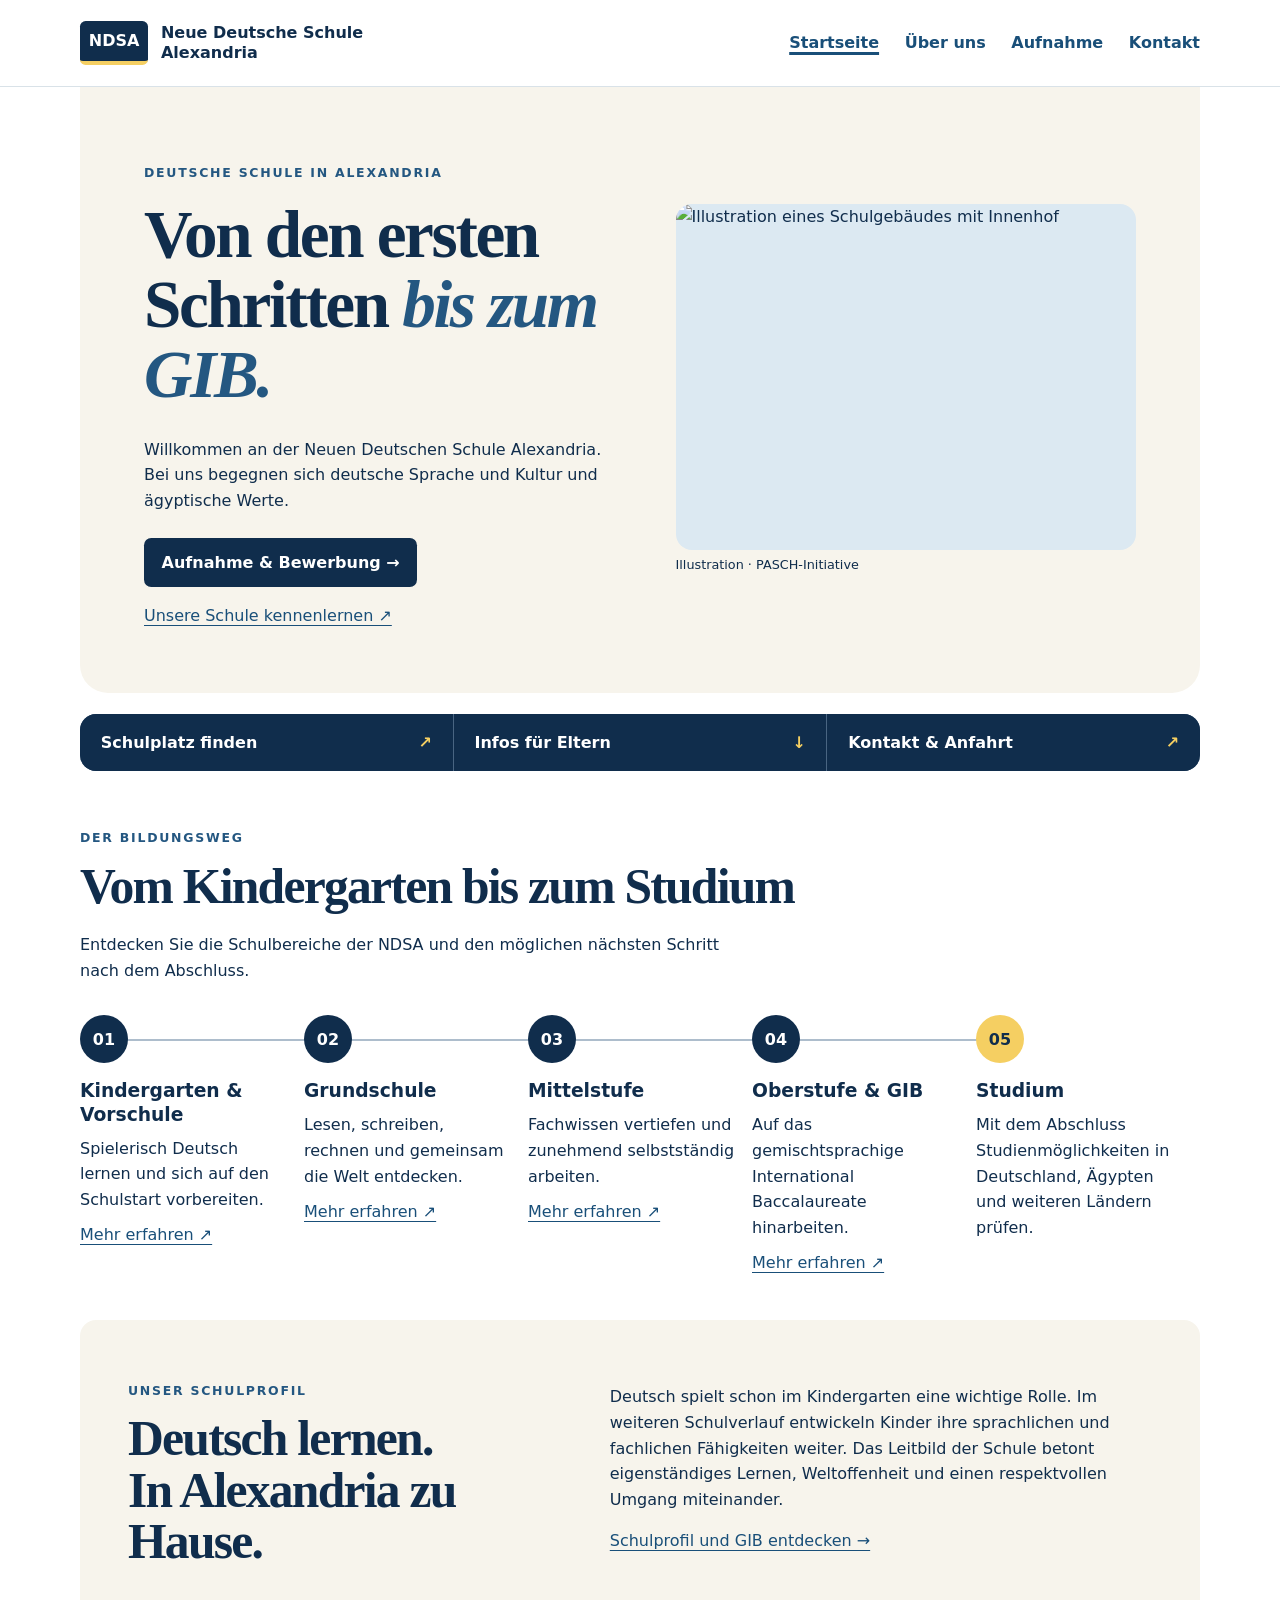
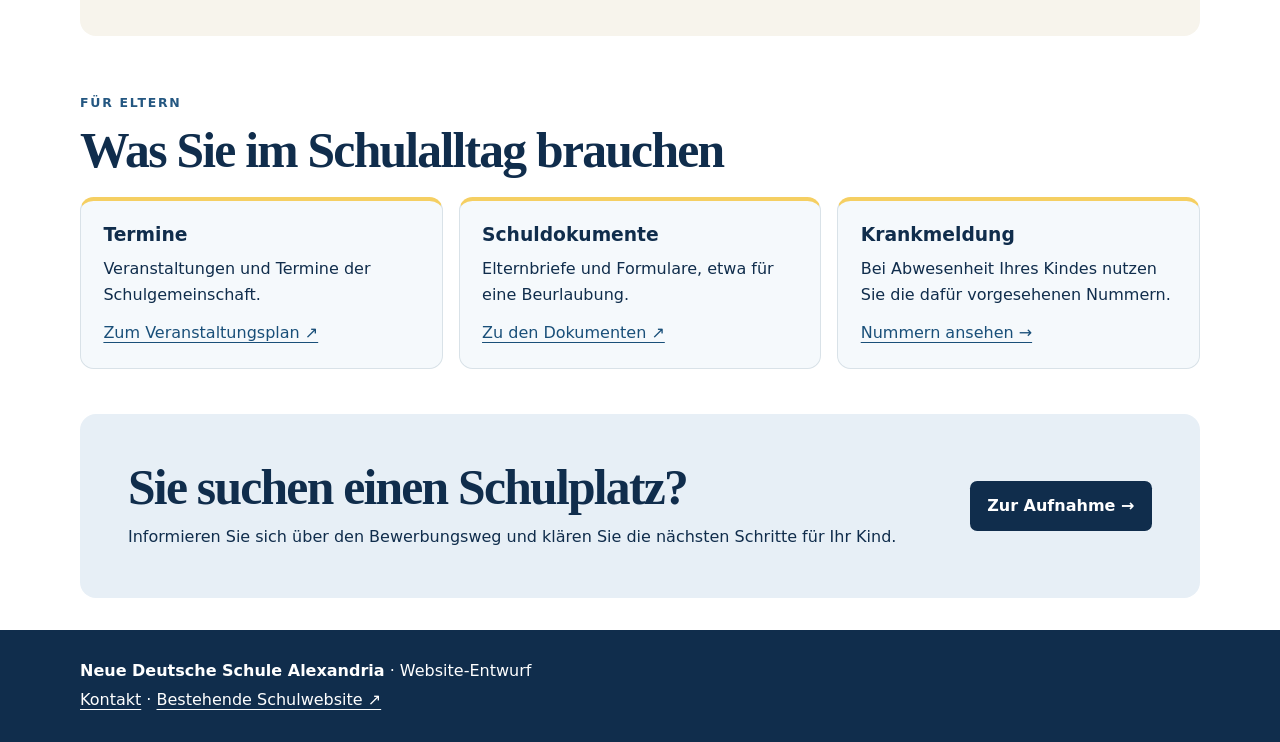
==== index.html @ 7e39f1e1 "first commit" ====
<!doctype html>
<html lang="de"><head><meta charset="utf-8"><meta name="viewport" content="width=device-width, initial-scale=1"><meta name="robots" content="noindex"><title>Startseite | Neue Deutsche Schule Alexandria</title><link rel="stylesheet" href="styles.css"></head>
<body><a class="skip" href="#inhalt">Zum Inhalt</a><header class="top"><div class="wrap head"><a class="brand" href="index.html"><span class="mark" aria-hidden="true">NDSA</span><span>Neue Deutsche Schule<br>Alexandria</span></a><nav class="nav" aria-label="Hauptnavigation"><a href="index.html" aria-current="page">Startseite</a><a href="ueber-uns.html">Über uns</a><a href="aufnahme.html">Aufnahme</a><a href="kontakt.html">Kontakt</a></nav></div></header>
<main id="inhalt" class="wrap"><section class="hero"><div><p class="eyebrow">Deutsche Schule in Alexandria</p><h1>Von den ersten Schritten <em>bis zum GIB.</em></h1><p>Willkommen an der Neuen Deutschen Schule Alexandria. Bei uns begegnen sich deutsche Sprache und Kultur und ägyptische Werte.</p><div class="actions"><a class="button" href="aufnahme.html">Aufnahme & Bewerbung →</a><a href="ueber-uns.html">Unsere Schule kennenlernen ↗</a></div></div><figure><img src="https://www.pasch-net.de/resources/files/png94/pasch-schulportrait_platzhalter-formatkey-png-w1920.png" alt="Illustration eines Schulgebäudes mit Innenhof"><figcaption>Illustration · PASCH-Initiative</figcaption></figure></section>
<section class="quick"><a href="aufnahme.html">Schulplatz finden <span>↗</span></a><a href="#eltern">Infos für Eltern <span>↓</span></a><a href="kontakt.html#anfahrt">Kontakt & Anfahrt <span>↗</span></a></section>
<section class="section" id="bildungsweg"><p class="eyebrow">Der Bildungsweg</p><h2>Vom Kindergarten bis zum Studium</h2><p>Entdecken Sie die Schulbereiche der NDSA und den möglichen nächsten Schritt nach dem Abschluss.</p><ol class="roadmap"><li><div class="milestone" aria-hidden="true">01</div><h3>Kindergarten & Vorschule</h3><p>Spielerisch Deutsch lernen und sich auf den Schulstart vorbereiten.</p><a href="https://neue-deutsche-schule-alex.de/kindergarten/">Mehr erfahren ↗</a></li><li><div class="milestone" aria-hidden="true">02</div><h3>Grundschule</h3><p>Lesen, schreiben, rechnen und gemeinsam die Welt entdecken.</p><a href="https://neue-deutsche-schule-alex.de/grundschule/">Mehr erfahren ↗</a></li><li><div class="milestone" aria-hidden="true">03</div><h3>Mittelstufe</h3><p>Fachwissen vertiefen und zunehmend selbstständig arbeiten.</p><a href="https://neue-deutsche-schule-alex.de/mittelstufe/">Mehr erfahren ↗</a></li><li><div class="milestone" aria-hidden="true">04</div><h3>Oberstufe & GIB</h3><p>Auf das gemischtsprachige International Baccalaureate hinarbeiten.</p><a href="https://neue-deutsche-schule-alex.de/oberstufe-gib-bereich/">Mehr erfahren ↗</a></li><li><div class="milestone" aria-hidden="true">05</div><h3>Studium</h3><p>Mit dem Abschluss Studienmöglichkeiten in Deutschland, Ägypten und weiteren Ländern prüfen.</p></li></ol></section>
<section class="section split"><div><p class="eyebrow">Unser Schulprofil</p><h2>Deutsch lernen.<br>In Alexandria zu Hause.</h2></div><div><p>Deutsch spielt schon im Kindergarten eine wichtige Rolle. Im weiteren Schulverlauf entwickeln Kinder ihre sprachlichen und fachlichen Fähigkeiten weiter. Das Leitbild der Schule betont eigenständiges Lernen, Weltoffenheit und einen respektvollen Umgang miteinander.</p><a href="ueber-uns.html">Schulprofil und GIB entdecken →</a></div></section>
<section class="section" id="eltern"><p class="eyebrow">Für Eltern</p><h2>Was Sie im Schulalltag brauchen</h2><div class="grid"><article><h3>Termine</h3><p>Veranstaltungen und Termine der Schulgemeinschaft.</p><a href="https://neue-deutsche-schule-alex.de/vertretungsplan/">Zum Veranstaltungsplan ↗</a></article><article><h3>Schuldokumente</h3><p>Elternbriefe und Formulare, etwa für eine Beurlaubung.</p><a href="https://neue-deutsche-schule-alex.de/schuldokumente/">Zu den Dokumenten ↗</a></article><article><h3>Krankmeldung</h3><p>Bei Abwesenheit Ihres Kindes nutzen Sie die dafür vorgesehenen Nummern.</p><a href="kontakt.html#krankmeldung">Nummern ansehen →</a></article></div></section>
<section class="section banner"><div><h2>Sie suchen einen Schulplatz?</h2><p>Informieren Sie sich über den Bewerbungsweg und klären Sie die nächsten Schritte für Ihr Kind.</p></div><a class="button" href="aufnahme.html">Zur Aufnahme →</a></section></main>
<footer><div class="wrap"><p><strong>Neue Deutsche Schule Alexandria</strong> · Website-Entwurf</p><p><a href="kontakt.html">Kontakt</a> · <a href="https://neue-deutsche-schule-alex.de/">Bestehende Schulwebsite ↗</a></p></div></footer></body></html>
---- styles.css ----
:root{--ink:#102d4c;--blue:#245781;--paper:#f7f4ec;--line:#d9e2e8;--gold:#f5cf62}*{box-sizing:border-box}body{margin:0;color:var(--ink);background:#fff;font:1rem/1.6 "DM Sans",system-ui,sans-serif}a{color:#194f79;text-underline-offset:.22em}a:focus-visible,button:focus-visible,input:focus-visible,select:focus-visible,textarea:focus-visible,summary:focus-visible{outline:3px solid #b07100;outline-offset:4px}.skip{position:absolute;top:-5rem;background:white;padding:.7rem;z-index:1}.skip:focus{top:0}.wrap{width:min(1120px,calc(100% - 3rem));margin:auto}.top{border-bottom:1px solid var(--line)}.head{min-height:86px;display:flex;align-items:center;justify-content:space-between;gap:1rem;flex-wrap:wrap;padding-block:.8rem}.brand{display:flex;align-items:center;gap:.8rem;font-weight:750;color:var(--ink);text-decoration:none;line-height:1.25}.mark{background:var(--ink);color:white;border-bottom:4px solid var(--gold);border-radius:.35rem;padding:.65rem .55rem}.nav{display:flex;gap:clamp(.7rem,2vw,1.65rem);flex-wrap:wrap}.nav a{font-weight:650;text-decoration:none}.nav [aria-current]{text-decoration:underline;text-decoration-thickness:3px}.hero,.intro{background:var(--paper);border-radius:0 0 28px 28px;padding:clamp(1.5rem,5vw,4rem)}.hero{display:grid;grid-template-columns:1.05fr 1fr;align-items:center;gap:clamp(1rem,4vw,3rem)}h1,h2{font-family:Georgia,serif;line-height:1.04;letter-spacing:-.035em;margin:.25em 0 .4em}h1{font-size:clamp(2.65rem,6vw,5.6rem)}h2{font-size:clamp(2rem,4vw,3.1rem)}h3{line-height:1.25;margin:0 0 .6rem}.eyebrow{font-size:.78rem;font-weight:800;letter-spacing:.14em;text-transform:uppercase;color:var(--blue)}em{font-weight:inherit;color:var(--blue)}.actions{display:flex;align-items:center;flex-wrap:wrap;gap:1rem;margin-top:1.5rem}.button{display:inline-block;background:var(--ink);color:white;text-decoration:none;padding:.75rem 1.1rem;border:0;border-radius:.45rem;font:inherit;font-weight:700;cursor:pointer}.button:hover{background:var(--blue)}.button:disabled{opacity:.6;cursor:default}.intro p:not(.eyebrow),.section>p{max-width:65ch}figure{margin:0}figure img{display:block;width:100%;aspect-ratio:4/3;object-fit:cover;border-radius:1rem;background:#dce9f2}figcaption{font-size:.8rem;margin-top:.35rem}.section{padding:2.8rem 0}.grid{display:grid;grid-template-columns:repeat(3,minmax(0,1fr));gap:1rem}.four{grid-template-columns:repeat(4,minmax(0,1fr))}article,form{border:1px solid var(--line);border-radius:.85rem;padding:1.4rem;background:#f5f9fc}article{border-top:4px solid var(--gold)}article p{margin:.35rem 0 .8rem}details{border-bottom:1px solid var(--line);padding:.85rem 0}summary{cursor:pointer;font-weight:700}.contact{display:grid;grid-template-columns:1fr 1.2fr;gap:2rem}label{display:block;font-weight:700;margin-bottom:.8rem}input,select,textarea{display:block;width:100%;margin-top:.25rem;font:inherit;padding:.55rem;border:1px solid #8698aa;border-radius:.35rem;background:white;color:var(--ink)}footer{background:var(--ink);color:white;padding:1.6rem 0;margin-top:1rem}footer a{color:white}footer p{margin:.2rem 0}@media(max-width:760px){.hero,.grid,.contact{grid-template-columns:1fr}.wrap{width:calc(100% - 2rem)}.head{align-items:flex-start;flex-direction:column}.section{padding:2rem 0}}

/* Startseite, Bildungsweg und Aufnahme */
.hero h1 {font-size:clamp(2.6rem,5.25vw,5rem)}
.quick {display:grid;grid-template-columns:repeat(3,1fr);gap:1px;background:#496582;border-radius:1rem;overflow:hidden;margin:1.3rem 0 0}
.quick a {display:flex;justify-content:space-between;gap:.8rem;background:var(--ink);color:white;padding:1rem 1.3rem;text-decoration:none;font-weight:700}
.quick a:hover {background:var(--blue)}
.quick a:focus-visible {outline-offset:-5px;outline-color:var(--gold)}
.quick span {color:var(--gold)}
.roadmap {display:grid;grid-template-columns:repeat(5,minmax(0,1fr));list-style:none;padding:0;margin:2rem 0 0}
.roadmap li {position:relative;padding:0 1rem 0 0;min-width:0}
.roadmap li:not(:last-child)::before {content:"";position:absolute;top:1.45rem;left:2.6rem;right:-.2rem;height:2px;background:#adbdcc}
.roadmap p {margin:.35rem 0 .6rem}
.milestone {width:3rem;height:3rem;display:grid;place-items:center;border-radius:50%;background:var(--ink);color:white;font-weight:750;position:relative;margin-bottom:1rem}
.roadmap li:last-child .milestone {background:var(--gold);color:var(--ink)}
.split {background:var(--paper);border-radius:1rem;display:grid;grid-template-columns:1fr 1.25fr;gap:clamp(1rem,4vw,3rem);align-items:start;padding:clamp(1.3rem,4vw,3rem)}
.banner {background:#e7eff6;border-radius:1rem;display:flex;justify-content:space-between;align-items:center;gap:1rem;flex-wrap:wrap;padding:clamp(1.3rem,4vw,3rem);margin-bottom:2rem}
.banner h2,.banner p {margin:0}
.banner p {margin-top:.65rem}
.process {counter-reset:step;list-style:none;padding:0;grid-template-columns:repeat(4,minmax(0,1fr))}
.process li {counter-increment:step;background:#f5f9fc;border:1px solid var(--line);padding:1.15rem;border-radius:.8rem}
.process li::before {content:counter(step);display:grid;place-items:center;width:2rem;height:2rem;border-radius:50%;background:var(--gold);margin-bottom:1rem;font-weight:750}
address {font-style:normal}
.map {background:#dceaf5;border-radius:.85rem;display:flex;gap:1rem;flex-direction:column;align-items:flex-start;justify-content:center;padding:2rem;min-height:9rem}
article a {overflow-wrap:anywhere}
[id] {scroll-margin-top:1rem}
@media(max-width:900px){.process{grid-template-columns:repeat(2,minmax(0,1fr))}}
@media(max-width:760px){
  .quick,.split,.process,.roadmap {grid-template-columns:1fr}
  .roadmap li {padding:0 0 1.6rem 4rem;min-height:4rem}
  .roadmap li:not(:last-child)::before {left:1.45rem;top:2rem;right:auto;width:2px;height:calc(100% - 1rem)}
  .milestone {position:absolute;top:0;left:0}
}
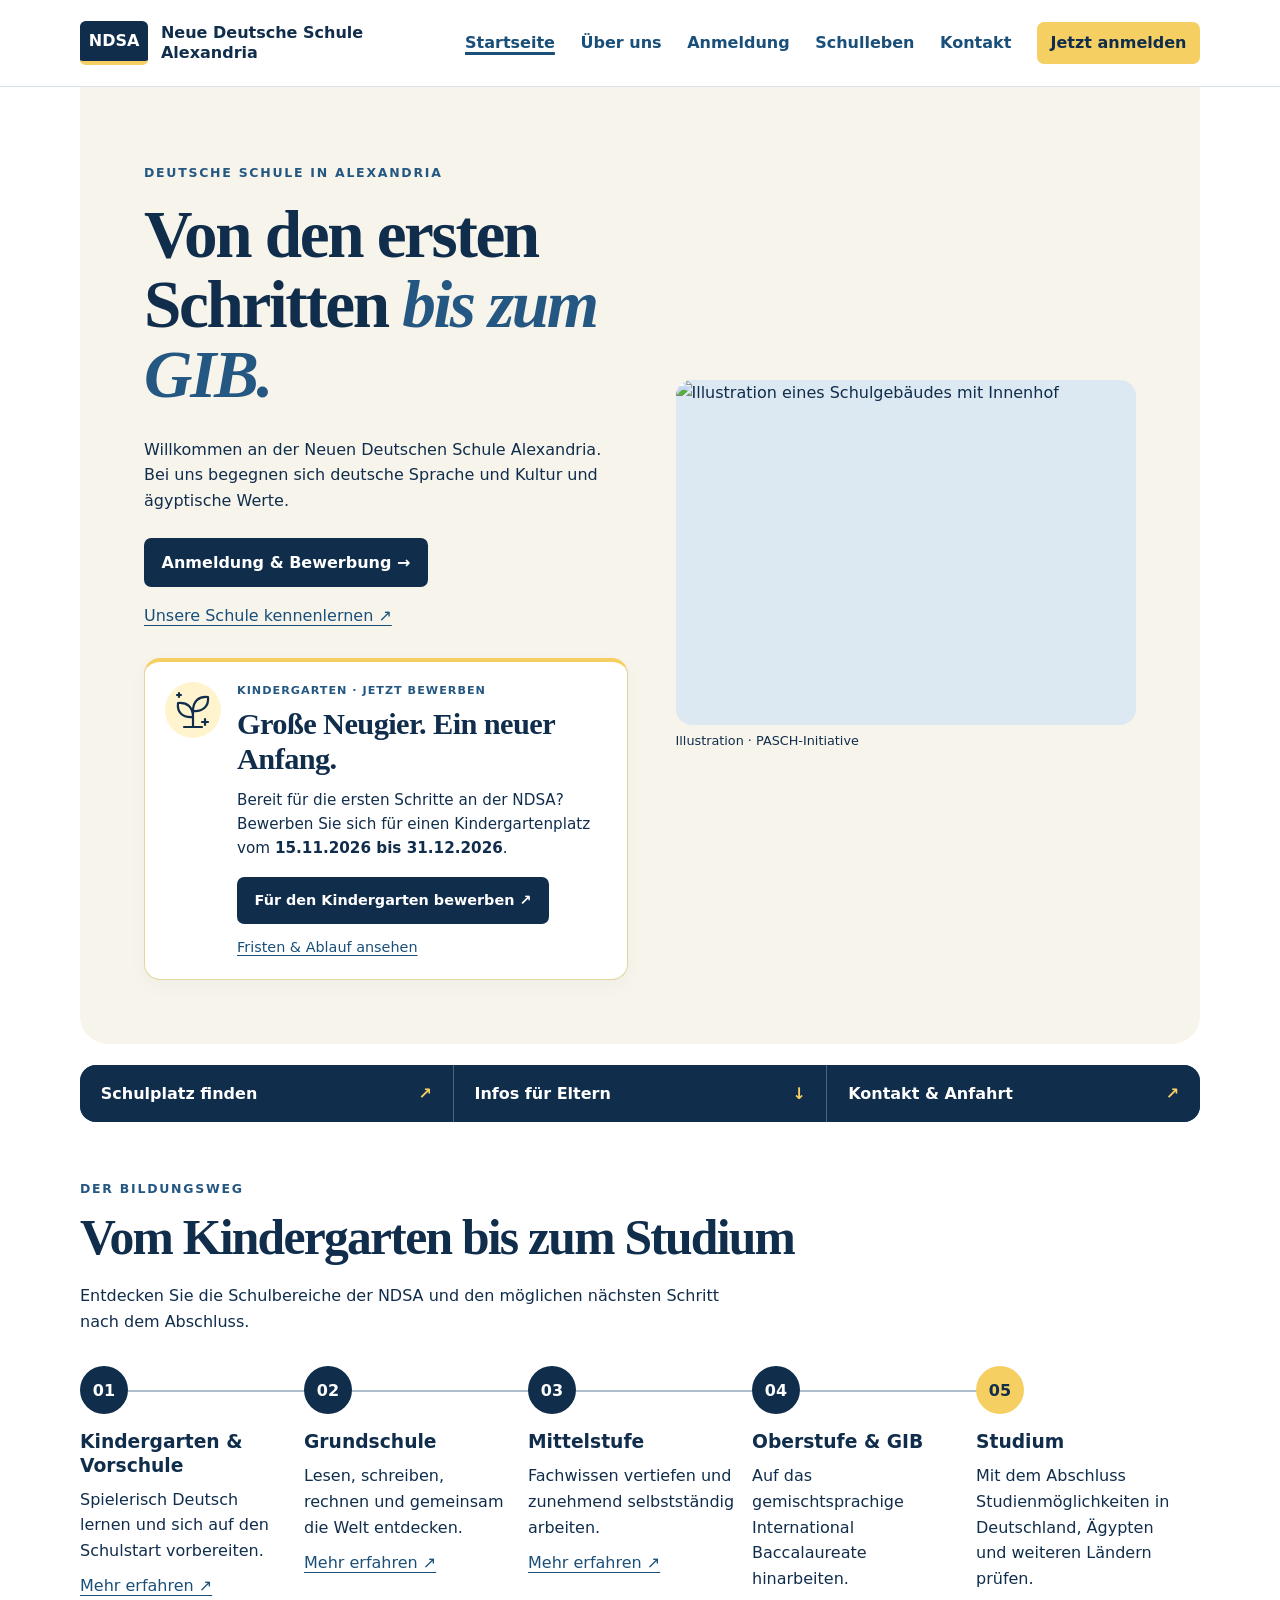
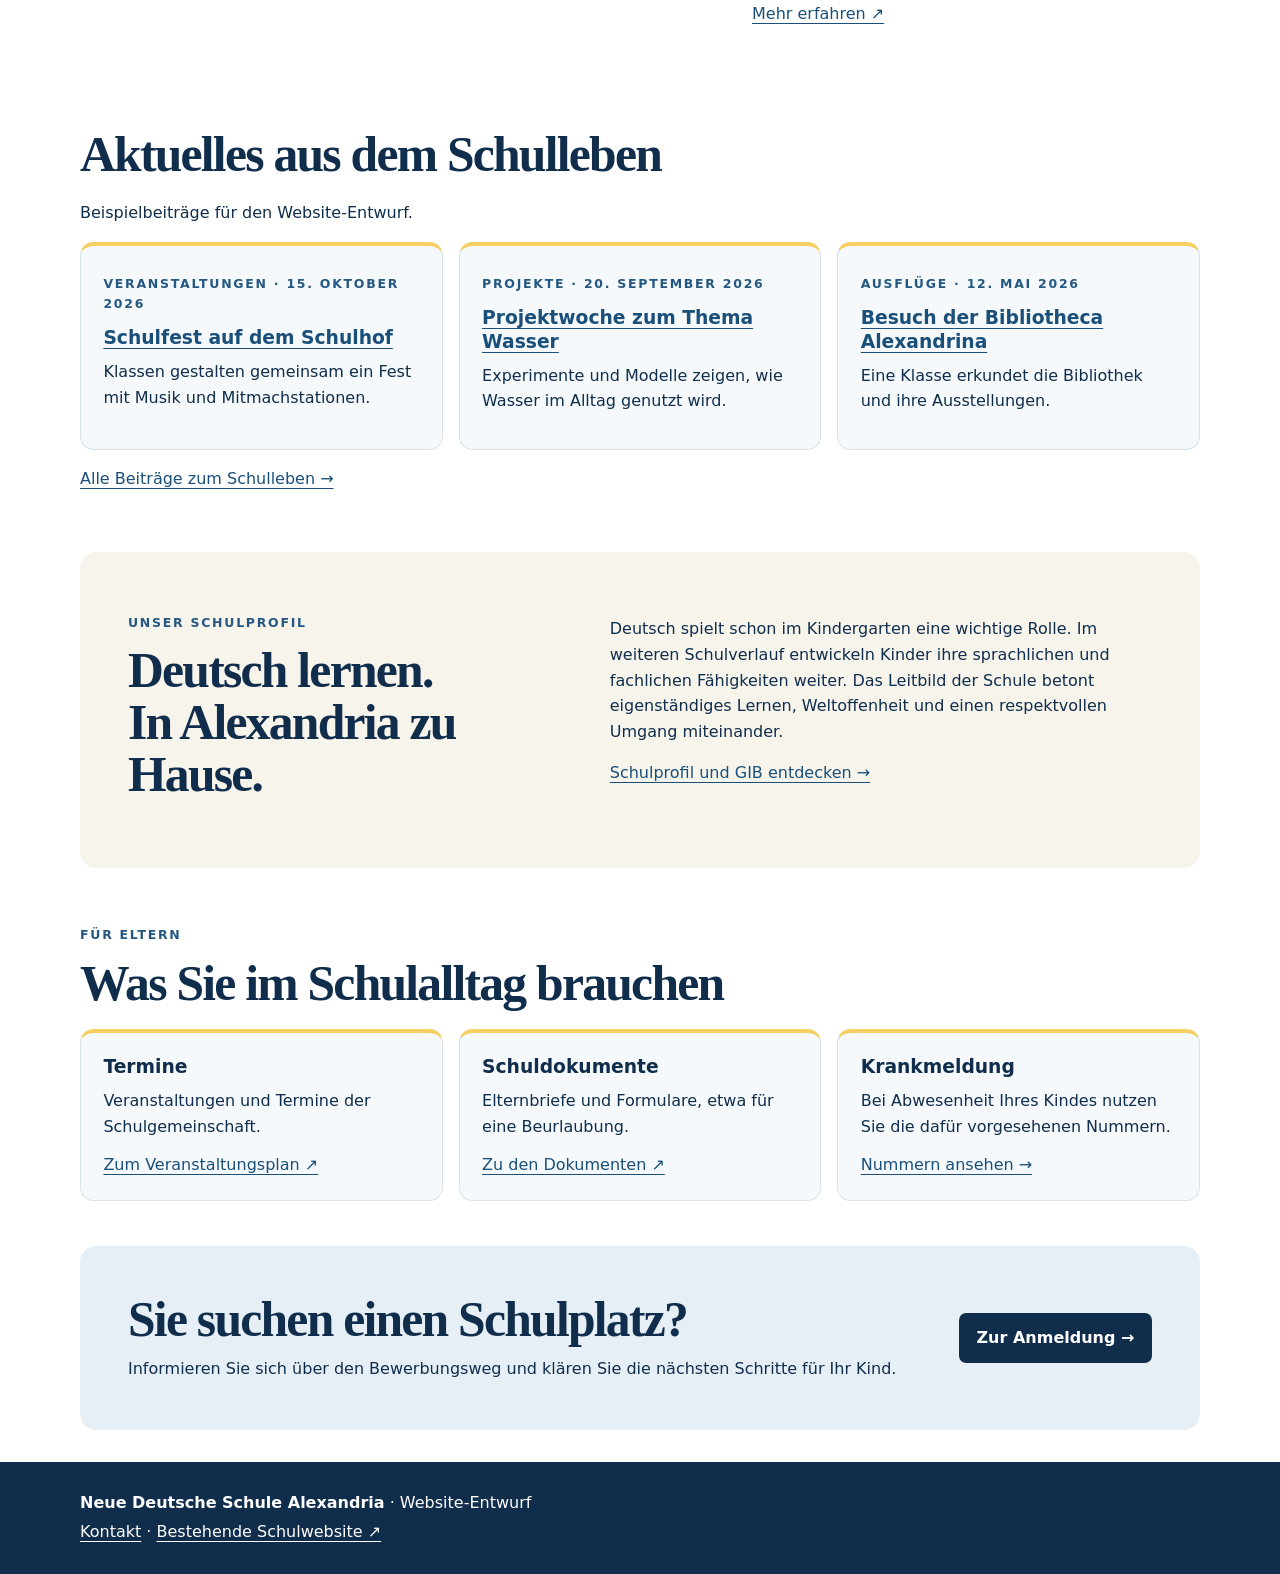
==== commit f50e942b: "anmeldung page structure done" ====
--- a/index.html
+++ b/index.html
@@ -1,10 +1,36 @@
 <!doctype html>
 <html lang="de"><head><meta charset="utf-8"><meta name="viewport" content="width=device-width, initial-scale=1"><meta name="robots" content="noindex"><title>Startseite | Neue Deutsche Schule Alexandria</title><link rel="stylesheet" href="styles.css"></head>
-<body><a class="skip" href="#inhalt">Zum Inhalt</a><header class="top"><div class="wrap head"><a class="brand" href="index.html"><span class="mark" aria-hidden="true">NDSA</span><span>Neue Deutsche Schule<br>Alexandria</span></a><nav class="nav" aria-label="Hauptnavigation"><a href="index.html" aria-current="page">Startseite</a><a href="ueber-uns.html">Über uns</a><a href="aufnahme.html">Aufnahme</a><a href="kontakt.html">Kontakt</a></nav></div></header>
-<main id="inhalt" class="wrap"><section class="hero"><div><p class="eyebrow">Deutsche Schule in Alexandria</p><h1>Von den ersten Schritten <em>bis zum GIB.</em></h1><p>Willkommen an der Neuen Deutschen Schule Alexandria. Bei uns begegnen sich deutsche Sprache und Kultur und ägyptische Werte.</p><div class="actions"><a class="button" href="aufnahme.html">Aufnahme & Bewerbung →</a><a href="ueber-uns.html">Unsere Schule kennenlernen ↗</a></div></div><figure><img src="https://www.pasch-net.de/resources/files/png94/pasch-schulportrait_platzhalter-formatkey-png-w1920.png" alt="Illustration eines Schulgebäudes mit Innenhof"><figcaption>Illustration · PASCH-Initiative</figcaption></figure></section>
-<section class="quick"><a href="aufnahme.html">Schulplatz finden <span>↗</span></a><a href="#eltern">Infos für Eltern <span>↓</span></a><a href="kontakt.html#anfahrt">Kontakt & Anfahrt <span>↗</span></a></section>
+<body><a class="skip" href="#inhalt">Zum Inhalt</a><header class="top"><div class="wrap head"><a class="brand" href="index.html"><span class="mark" aria-hidden="true">NDSA</span><span>Neue Deutsche Schule<br>Alexandria</span></a><nav class="nav" aria-label="Hauptnavigation"><a href="index.html" aria-current="page">Startseite</a><a href="ueber-uns.html">Über uns</a><a href="anmeldung.html">Anmeldung</a><a href="schulleben.html">Schulleben</a><a href="kontakt.html">Kontakt</a><a class="button" href="https://schooleverywhere-ndsa.com/schooleverywhere/management/onlineadmission/applyonline/onlineadmission1.php" target="_blank" rel="noopener noreferrer" aria-label="Jetzt anmelden – NDSA-Onlineformular (öffnet in einem neuen Tab)">Jetzt anmelden</a></nav></div></header>
+<main id="inhalt" class="wrap"><section class="hero"><div><p class="eyebrow">Deutsche Schule in Alexandria</p><h1>Von den ersten Schritten <em>bis zum GIB.</em></h1><p>Willkommen an der Neuen Deutschen Schule Alexandria. Bei uns begegnen sich deutsche Sprache und Kultur und ägyptische Werte.</p><div class="actions"><a class="button" href="anmeldung.html">Anmeldung & Bewerbung →</a><a href="ueber-uns.html">Unsere Schule kennenlernen ↗</a></div><aside class="kindergarten-cta" aria-labelledby="kindergarten-cta-title">
+<span class="kindergarten-icon" aria-hidden="true"><svg viewBox="0 0 48 48" width="48" height="48" fill="none" stroke="currentColor" stroke-width="2.2" stroke-linecap="round" stroke-linejoin="round"><path d="M24 40V24M24 31C13 32 8 26 9 17c9-1 15 4 15 14ZM24 25c0-10 6-15 15-14 1 9-5 15-15 14Z"/><path d="M15 41h18"/><path d="M10 7v4M8 9h4M36 33v6M33 36h6"/></svg></span>
+<div><p class="eyebrow">Kindergarten · Jetzt bewerben</p><h2 id="kindergarten-cta-title">Große Neugier. Ein neuer Anfang.</h2><p>Bereit für die ersten Schritte an der NDSA? Bewerben Sie sich für einen Kindergartenplatz vom <strong><time datetime="2026-11-15">15.11.2026</time> bis <time datetime="2026-12-31">31.12.2026</time></strong>.</p>
+<div class="actions"><a class="button" href="https://schooleverywhere-ndsa.com/schooleverywhere/management/onlineadmission/applyonline/onlineadmission1.php" target="_blank" rel="noopener noreferrer" aria-label="Für den Kindergarten bewerben (öffnet in einem neuen Tab)">Für den Kindergarten bewerben <span aria-hidden="true">↗</span></a><a href="anmeldung.html#fristen">Fristen &amp; Ablauf ansehen</a></div></div>
+</aside></div><figure><img src="https://www.pasch-net.de/resources/files/png94/pasch-schulportrait_platzhalter-formatkey-png-w1920.png" alt="Illustration eines Schulgebäudes mit Innenhof"><figcaption>Illustration · PASCH-Initiative</figcaption></figure></section>
+<section class="quick"><a href="anmeldung.html">Schulplatz finden <span>↗</span></a><a href="#eltern">Infos für Eltern <span>↓</span></a><a href="kontakt.html#anfahrt">Kontakt & Anfahrt <span>↗</span></a></section>
 <section class="section" id="bildungsweg"><p class="eyebrow">Der Bildungsweg</p><h2>Vom Kindergarten bis zum Studium</h2><p>Entdecken Sie die Schulbereiche der NDSA und den möglichen nächsten Schritt nach dem Abschluss.</p><ol class="roadmap"><li><div class="milestone" aria-hidden="true">01</div><h3>Kindergarten & Vorschule</h3><p>Spielerisch Deutsch lernen und sich auf den Schulstart vorbereiten.</p><a href="https://neue-deutsche-schule-alex.de/kindergarten/">Mehr erfahren ↗</a></li><li><div class="milestone" aria-hidden="true">02</div><h3>Grundschule</h3><p>Lesen, schreiben, rechnen und gemeinsam die Welt entdecken.</p><a href="https://neue-deutsche-schule-alex.de/grundschule/">Mehr erfahren ↗</a></li><li><div class="milestone" aria-hidden="true">03</div><h3>Mittelstufe</h3><p>Fachwissen vertiefen und zunehmend selbstständig arbeiten.</p><a href="https://neue-deutsche-schule-alex.de/mittelstufe/">Mehr erfahren ↗</a></li><li><div class="milestone" aria-hidden="true">04</div><h3>Oberstufe & GIB</h3><p>Auf das gemischtsprachige International Baccalaureate hinarbeiten.</p><a href="https://neue-deutsche-schule-alex.de/oberstufe-gib-bereich/">Mehr erfahren ↗</a></li><li><div class="milestone" aria-hidden="true">05</div><h3>Studium</h3><p>Mit dem Abschluss Studienmöglichkeiten in Deutschland, Ägypten und weiteren Ländern prüfen.</p></li></ol></section>
+<section class="section" aria-labelledby="schulleben-vorschau">
+<h2 id="schulleben-vorschau">Aktuelles aus dem Schulleben</h2>
+<p>Beispielbeiträge für den Website-Entwurf.</p>
+<div class="grid">
+<article data-category="Veranstaltungen" data-year="2026/27">
+  <p class="eyebrow">Veranstaltungen · <time datetime="2026-10-15">15. Oktober 2026</time></p>
+  <h3><a href="schulleben-schulfest.html">Schulfest auf dem Schulhof</a></h3>
+  <p>Klassen gestalten gemeinsam ein Fest mit Musik und Mitmachstationen.</p>
+</article>
+<article data-category="Projekte" data-year="2026/27">
+  <p class="eyebrow">Projekte · <time datetime="2026-09-20">20. September 2026</time></p>
+  <h3><a href="schulleben-projektwoche.html">Projektwoche zum Thema Wasser</a></h3>
+  <p>Experimente und Modelle zeigen, wie Wasser im Alltag genutzt wird.</p>
+</article>
+<article data-category="Ausflüge" data-year="2025/26">
+  <p class="eyebrow">Ausflüge · <time datetime="2026-05-12">12. Mai 2026</time></p>
+  <h3><a href="schulleben-bibliothek.html">Besuch der Bibliotheca Alexandrina</a></h3>
+  <p>Eine Klasse erkundet die Bibliothek und ihre Ausstellungen.</p>
+</article>
+</div>
+<p><a href="schulleben.html">Alle Beiträge zum Schulleben →</a></p>
+</section>
 <section class="section split"><div><p class="eyebrow">Unser Schulprofil</p><h2>Deutsch lernen.<br>In Alexandria zu Hause.</h2></div><div><p>Deutsch spielt schon im Kindergarten eine wichtige Rolle. Im weiteren Schulverlauf entwickeln Kinder ihre sprachlichen und fachlichen Fähigkeiten weiter. Das Leitbild der Schule betont eigenständiges Lernen, Weltoffenheit und einen respektvollen Umgang miteinander.</p><a href="ueber-uns.html">Schulprofil und GIB entdecken →</a></div></section>
 <section class="section" id="eltern"><p class="eyebrow">Für Eltern</p><h2>Was Sie im Schulalltag brauchen</h2><div class="grid"><article><h3>Termine</h3><p>Veranstaltungen und Termine der Schulgemeinschaft.</p><a href="https://neue-deutsche-schule-alex.de/vertretungsplan/">Zum Veranstaltungsplan ↗</a></article><article><h3>Schuldokumente</h3><p>Elternbriefe und Formulare, etwa für eine Beurlaubung.</p><a href="https://neue-deutsche-schule-alex.de/schuldokumente/">Zu den Dokumenten ↗</a></article><article><h3>Krankmeldung</h3><p>Bei Abwesenheit Ihres Kindes nutzen Sie die dafür vorgesehenen Nummern.</p><a href="kontakt.html#krankmeldung">Nummern ansehen →</a></article></div></section>
-<section class="section banner"><div><h2>Sie suchen einen Schulplatz?</h2><p>Informieren Sie sich über den Bewerbungsweg und klären Sie die nächsten Schritte für Ihr Kind.</p></div><a class="button" href="aufnahme.html">Zur Aufnahme →</a></section></main>
+<section class="section banner"><div><h2>Sie suchen einen Schulplatz?</h2><p>Informieren Sie sich über den Bewerbungsweg und klären Sie die nächsten Schritte für Ihr Kind.</p></div><a class="button" href="anmeldung.html">Zur Anmeldung →</a></section></main>
 <footer><div class="wrap"><p><strong>Neue Deutsche Schule Alexandria</strong> · Website-Entwurf</p><p><a href="kontakt.html">Kontakt</a> · <a href="https://neue-deutsche-schule-alex.de/">Bestehende Schulwebsite ↗</a></p></div></footer></body></html>
--- a/styles.css
+++ b/styles.css
@@ -31,3 +31,42 @@
   .roadmap li:not(:last-child)::before {left:1.45rem;top:2rem;right:auto;width:2px;height:calc(100% - 1rem)}
   .milestone {position:absolute;top:0;left:0}
 }
+
+.nav {align-items:center}
+.nav .button {background:var(--gold);color:var(--ink);padding:.5rem .85rem}
+.nav .button:hover {background:#ffe48c}
+.archive-filters {display:flex;flex-wrap:wrap;gap:.75rem 1rem}
+.archive-filters[hidden] {display:none}
+.archive-filters label {flex:1 1 12rem;max-width:18rem;margin:0}
+.story {padding:0;border:0;background:transparent}
+.story .section {max-width:68ch;margin:auto}
+.story h1 {font-size:clamp(2rem,6vw,4.5rem);overflow-wrap:anywhere}
+.gallery {display:grid;grid-template-columns:repeat(auto-fit,minmax(min(100%,15rem),1fr));gap:1rem}
+.photo-placeholder {display:grid;place-items:center;aspect-ratio:4/3;background:#e7eff6;border:1px dashed #8698aa;border-radius:1rem}
+@media(max-width:760px) {
+  .nav {gap:.45rem 1rem}
+  .nav a {padding-block:.35rem}
+}
+
+/* Bewerbungsfristen */
+.admissions-table-wrap {overflow-x:auto;border:1px solid var(--line);border-radius:.85rem;margin-top:1.5rem}
+.admissions-table-wrap:focus-visible {outline:3px solid #b07100;outline-offset:4px}
+.admissions-table {width:100%;border-collapse:collapse;text-align:left;min-width:36rem}
+.admissions-table caption {text-align:left;padding:1rem 1.2rem;font-weight:700;background:var(--paper)}
+.admissions-table th,.admissions-table td {padding:1rem 1.2rem;vertical-align:top;border-bottom:1px solid var(--line)}
+.admissions-table thead {background:var(--ink);color:white}
+.admissions-table tbody tr:first-child {background:#fff8e3}
+.admissions-table tbody tr:last-child th,.admissions-table tbody tr:last-child td {border-bottom:0}
+.admissions-note {font-size:.9rem}
+
+.admissions-table .button {white-space:nowrap}
+.admissions-table .button:disabled {background:#e2e5e8;color:#626b73;opacity:1;cursor:not-allowed}
+
+/* Kindergarten-Aufruf im Startseiten-Hero */
+.kindergarten-cta {display:flex;align-items:flex-start;gap:1rem;margin-top:1.8rem;padding:1.25rem;background:#fff;border:1px solid #e4d49f;border-top:4px solid var(--gold);border-radius:1rem;box-shadow:0 6px 20px #102d4c08}
+.kindergarten-icon {display:grid;place-items:center;flex:0 0 3.5rem;width:3.5rem;height:3.5rem;background:#fff4ce;color:var(--ink);border-radius:50%}
+.kindergarten-cta .eyebrow {margin:0 0 .5rem;font-size:.7rem;letter-spacing:.09em}
+.kindergarten-cta h2 {font-size:clamp(1.4rem,2.4vw,1.9rem);line-height:1.15;letter-spacing:-.02em;margin:0}
+.kindergarten-cta p:not(.eyebrow) {font-size:.95rem;margin:.65rem 0 0}
+.kindergarten-cta .actions {margin-top:1rem;gap:.75rem;font-size:.9rem}
+@media(max-width:480px){.kindergarten-cta{flex-direction:column}.kindergarten-cta .button{width:100%;text-align:center}}
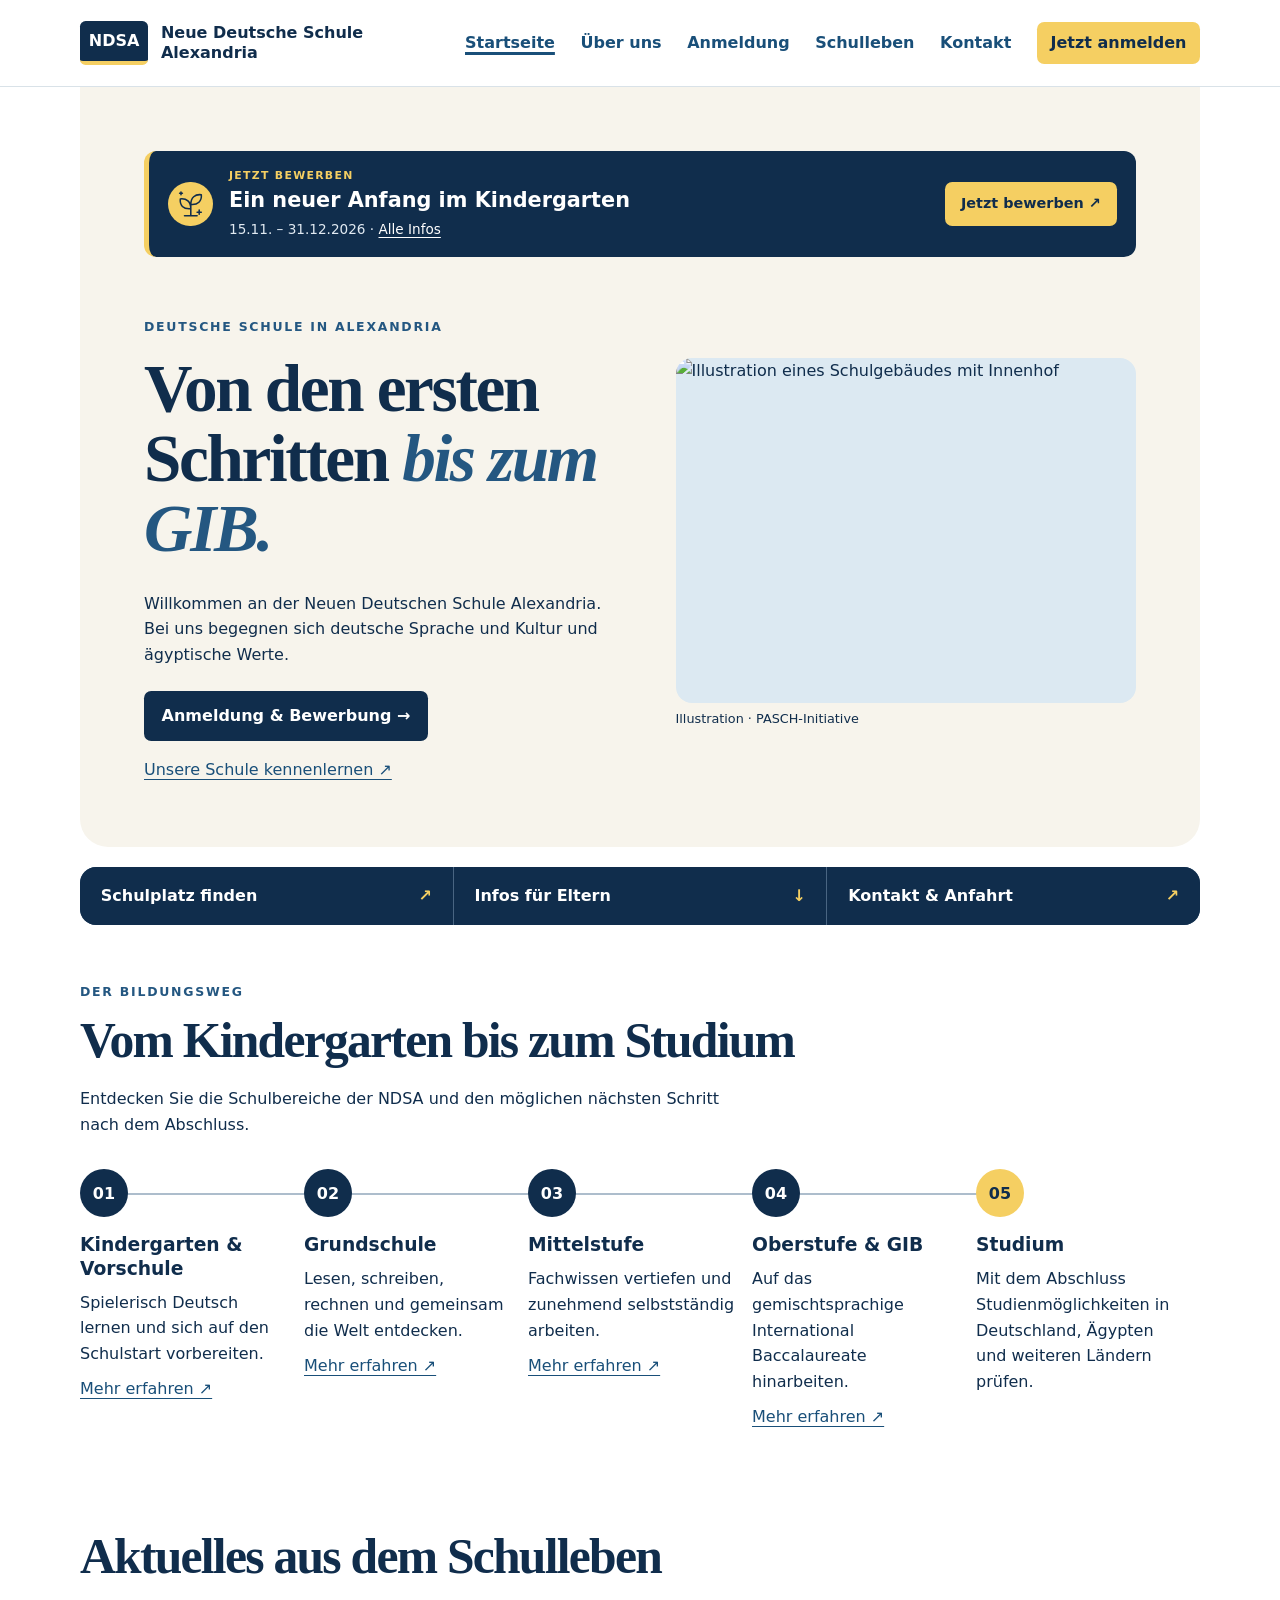
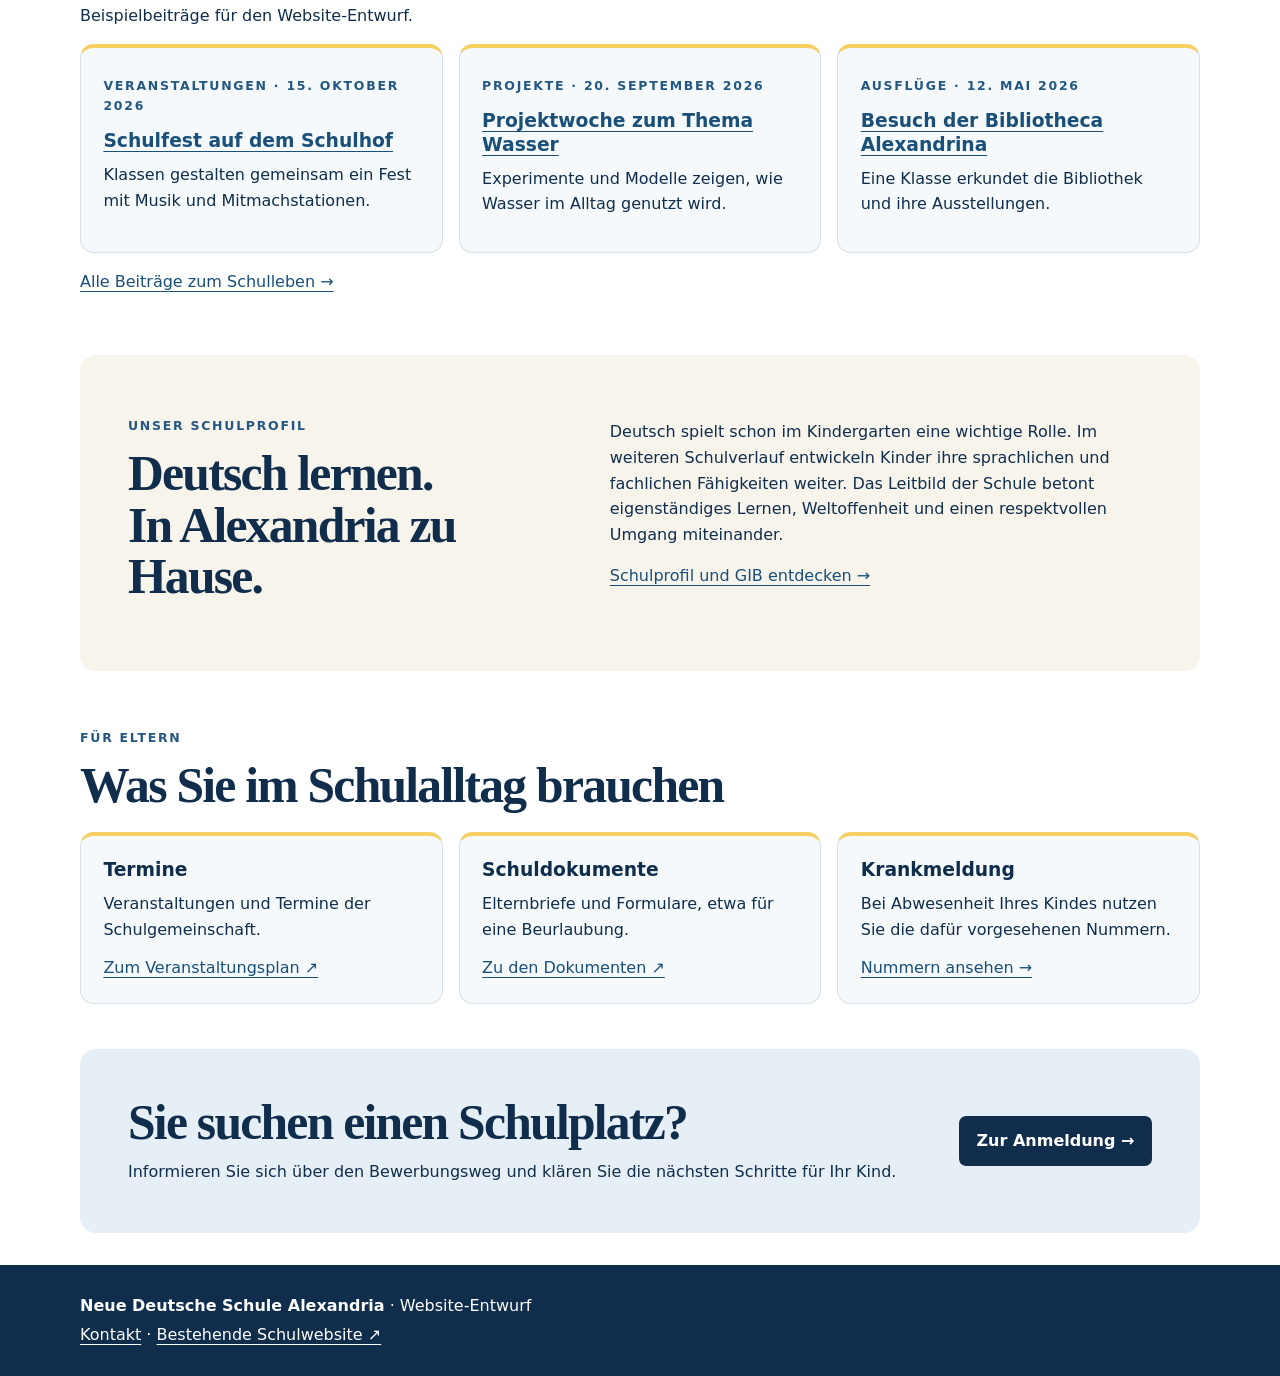
==== commit 73aff52a: "more visible kindergarten applicaiton callout" ====
--- a/index.html
+++ b/index.html
@@ -1,11 +1,7 @@
 <!doctype html>
 <html lang="de"><head><meta charset="utf-8"><meta name="viewport" content="width=device-width, initial-scale=1"><meta name="robots" content="noindex"><title>Startseite | Neue Deutsche Schule Alexandria</title><link rel="stylesheet" href="styles.css"></head>
 <body><a class="skip" href="#inhalt">Zum Inhalt</a><header class="top"><div class="wrap head"><a class="brand" href="index.html"><span class="mark" aria-hidden="true">NDSA</span><span>Neue Deutsche Schule<br>Alexandria</span></a><nav class="nav" aria-label="Hauptnavigation"><a href="index.html" aria-current="page">Startseite</a><a href="ueber-uns.html">Über uns</a><a href="anmeldung.html">Anmeldung</a><a href="schulleben.html">Schulleben</a><a href="kontakt.html">Kontakt</a><a class="button" href="https://schooleverywhere-ndsa.com/schooleverywhere/management/onlineadmission/applyonline/onlineadmission1.php" target="_blank" rel="noopener noreferrer" aria-label="Jetzt anmelden – NDSA-Onlineformular (öffnet in einem neuen Tab)">Jetzt anmelden</a></nav></div></header>
-<main id="inhalt" class="wrap"><section class="hero"><div><p class="eyebrow">Deutsche Schule in Alexandria</p><h1>Von den ersten Schritten <em>bis zum GIB.</em></h1><p>Willkommen an der Neuen Deutschen Schule Alexandria. Bei uns begegnen sich deutsche Sprache und Kultur und ägyptische Werte.</p><div class="actions"><a class="button" href="anmeldung.html">Anmeldung & Bewerbung →</a><a href="ueber-uns.html">Unsere Schule kennenlernen ↗</a></div><aside class="kindergarten-cta" aria-labelledby="kindergarten-cta-title">
-<span class="kindergarten-icon" aria-hidden="true"><svg viewBox="0 0 48 48" width="48" height="48" fill="none" stroke="currentColor" stroke-width="2.2" stroke-linecap="round" stroke-linejoin="round"><path d="M24 40V24M24 31C13 32 8 26 9 17c9-1 15 4 15 14ZM24 25c0-10 6-15 15-14 1 9-5 15-15 14Z"/><path d="M15 41h18"/><path d="M10 7v4M8 9h4M36 33v6M33 36h6"/></svg></span>
-<div><p class="eyebrow">Kindergarten · Jetzt bewerben</p><h2 id="kindergarten-cta-title">Große Neugier. Ein neuer Anfang.</h2><p>Bereit für die ersten Schritte an der NDSA? Bewerben Sie sich für einen Kindergartenplatz vom <strong><time datetime="2026-11-15">15.11.2026</time> bis <time datetime="2026-12-31">31.12.2026</time></strong>.</p>
-<div class="actions"><a class="button" href="https://schooleverywhere-ndsa.com/schooleverywhere/management/onlineadmission/applyonline/onlineadmission1.php" target="_blank" rel="noopener noreferrer" aria-label="Für den Kindergarten bewerben (öffnet in einem neuen Tab)">Für den Kindergarten bewerben <span aria-hidden="true">↗</span></a><a href="anmeldung.html#fristen">Fristen &amp; Ablauf ansehen</a></div></div>
-</aside></div><figure><img src="https://www.pasch-net.de/resources/files/png94/pasch-schulportrait_platzhalter-formatkey-png-w1920.png" alt="Illustration eines Schulgebäudes mit Innenhof"><figcaption>Illustration · PASCH-Initiative</figcaption></figure></section>
+<main id="inhalt" class="wrap"><section class="hero"><aside class="kindergarten-cta" aria-labelledby="kindergarten-cta-title"><span class="kindergarten-icon" aria-hidden="true"><svg viewBox="0 0 48 48" width="48" height="48" fill="none" stroke="currentColor" stroke-width="2.2" stroke-linecap="round" stroke-linejoin="round"><path d="M24 40V24M24 31C13 32 8 26 9 17c9-1 15 4 15 14ZM24 25c0-10 6-15 15-14 1 9-5 15-15 14Z"/><path d="M15 41h18"/><path d="M10 7v4M8 9h4M36 33v6M33 36h6"/></svg></span><div class="kindergarten-cta-copy"><p class="eyebrow">Jetzt bewerben</p><h2 id="kindergarten-cta-title">Ein neuer Anfang im Kindergarten</h2><p><time datetime="2026-11-15">15.11.</time> – <time datetime="2026-12-31">31.12.2026</time> · <a href="anmeldung.html#fristen">Alle Infos</a></p></div><a class="button" href="https://schooleverywhere-ndsa.com/schooleverywhere/management/onlineadmission/applyonline/onlineadmission1.php" target="_blank" rel="noopener noreferrer" aria-label="Für den Kindergarten bewerben (öffnet in einem neuen Tab)">Jetzt bewerben <span aria-hidden="true">↗</span></a></aside><div><p class="eyebrow">Deutsche Schule in Alexandria</p><h1>Von den ersten Schritten <em>bis zum GIB.</em></h1><p>Willkommen an der Neuen Deutschen Schule Alexandria. Bei uns begegnen sich deutsche Sprache und Kultur und ägyptische Werte.</p><div class="actions"><a class="button" href="anmeldung.html">Anmeldung & Bewerbung →</a><a href="ueber-uns.html">Unsere Schule kennenlernen ↗</a></div></div><figure><img src="https://www.pasch-net.de/resources/files/png94/pasch-schulportrait_platzhalter-formatkey-png-w1920.png" alt="Illustration eines Schulgebäudes mit Innenhof"><figcaption>Illustration · PASCH-Initiative</figcaption></figure></section>
 <section class="quick"><a href="anmeldung.html">Schulplatz finden <span>↗</span></a><a href="#eltern">Infos für Eltern <span>↓</span></a><a href="kontakt.html#anfahrt">Kontakt & Anfahrt <span>↗</span></a></section>
 <section class="section" id="bildungsweg"><p class="eyebrow">Der Bildungsweg</p><h2>Vom Kindergarten bis zum Studium</h2><p>Entdecken Sie die Schulbereiche der NDSA und den möglichen nächsten Schritt nach dem Abschluss.</p><ol class="roadmap"><li><div class="milestone" aria-hidden="true">01</div><h3>Kindergarten & Vorschule</h3><p>Spielerisch Deutsch lernen und sich auf den Schulstart vorbereiten.</p><a href="https://neue-deutsche-schule-alex.de/kindergarten/">Mehr erfahren ↗</a></li><li><div class="milestone" aria-hidden="true">02</div><h3>Grundschule</h3><p>Lesen, schreiben, rechnen und gemeinsam die Welt entdecken.</p><a href="https://neue-deutsche-schule-alex.de/grundschule/">Mehr erfahren ↗</a></li><li><div class="milestone" aria-hidden="true">03</div><h3>Mittelstufe</h3><p>Fachwissen vertiefen und zunehmend selbstständig arbeiten.</p><a href="https://neue-deutsche-schule-alex.de/mittelstufe/">Mehr erfahren ↗</a></li><li><div class="milestone" aria-hidden="true">04</div><h3>Oberstufe & GIB</h3><p>Auf das gemischtsprachige International Baccalaureate hinarbeiten.</p><a href="https://neue-deutsche-schule-alex.de/oberstufe-gib-bereich/">Mehr erfahren ↗</a></li><li><div class="milestone" aria-hidden="true">05</div><h3>Studium</h3><p>Mit dem Abschluss Studienmöglichkeiten in Deutschland, Ägypten und weiteren Ländern prüfen.</p></li></ol></section>
 <section class="section" aria-labelledby="schulleben-vorschau">
--- a/styles.css
+++ b/styles.css
@@ -62,11 +62,15 @@
 .admissions-table .button {white-space:nowrap}
 .admissions-table .button:disabled {background:#e2e5e8;color:#626b73;opacity:1;cursor:not-allowed}
 
-/* Kindergarten-Aufruf im Startseiten-Hero */
-.kindergarten-cta {display:flex;align-items:flex-start;gap:1rem;margin-top:1.8rem;padding:1.25rem;background:#fff;border:1px solid #e4d49f;border-top:4px solid var(--gold);border-radius:1rem;box-shadow:0 6px 20px #102d4c08}
-.kindergarten-icon {display:grid;place-items:center;flex:0 0 3.5rem;width:3.5rem;height:3.5rem;background:#fff4ce;color:var(--ink);border-radius:50%}
-.kindergarten-cta .eyebrow {margin:0 0 .5rem;font-size:.7rem;letter-spacing:.09em}
-.kindergarten-cta h2 {font-size:clamp(1.4rem,2.4vw,1.9rem);line-height:1.15;letter-spacing:-.02em;margin:0}
-.kindergarten-cta p:not(.eyebrow) {font-size:.95rem;margin:.65rem 0 0}
-.kindergarten-cta .actions {margin-top:1rem;gap:.75rem;font-size:.9rem}
-@media(max-width:480px){.kindergarten-cta{flex-direction:column}.kindergarten-cta .button{width:100%;text-align:center}}
+/* Kompakter Kindergarten-Aufruf im Startseiten-Hero */
+.kindergarten-cta {grid-column:1 / -1;display:flex;align-items:center;gap:1rem;padding:1rem 1.2rem;background:var(--ink);color:white;border-left:5px solid var(--gold);border-radius:.75rem}
+.kindergarten-icon {display:grid;place-items:center;flex:0 0 2.8rem;width:2.8rem;height:2.8rem;background:var(--gold);color:var(--ink);border-radius:50%}
+.kindergarten-icon svg {width:2.1rem;height:2.1rem}
+.kindergarten-cta-copy {flex:1;min-width:0}
+.kindergarten-cta .eyebrow {color:var(--gold);margin:0 0 .25rem;font-size:.68rem;letter-spacing:.12em}
+.kindergarten-cta h2 {font-family:inherit;font-size:clamp(1.05rem,2vw,1.3rem);line-height:1.25;letter-spacing:0;margin:0}
+.kindergarten-cta p:not(.eyebrow) {font-size:.85rem;margin:.3rem 0 0;color:#e1eaf2}
+.kindergarten-cta p a {color:white}
+.kindergarten-cta .button {flex-shrink:0;background:var(--gold);color:var(--ink);font-size:.9rem;padding:.65rem 1rem;white-space:nowrap}
+.kindergarten-cta .button:hover {background:#ffe48c}
+@media(max-width:600px){.kindergarten-cta{flex-wrap:wrap;gap:.75rem;padding:1rem}.kindergarten-cta-copy{flex-basis:calc(100% - 4rem)}.kindergarten-cta>.button{margin-left:3.55rem}}
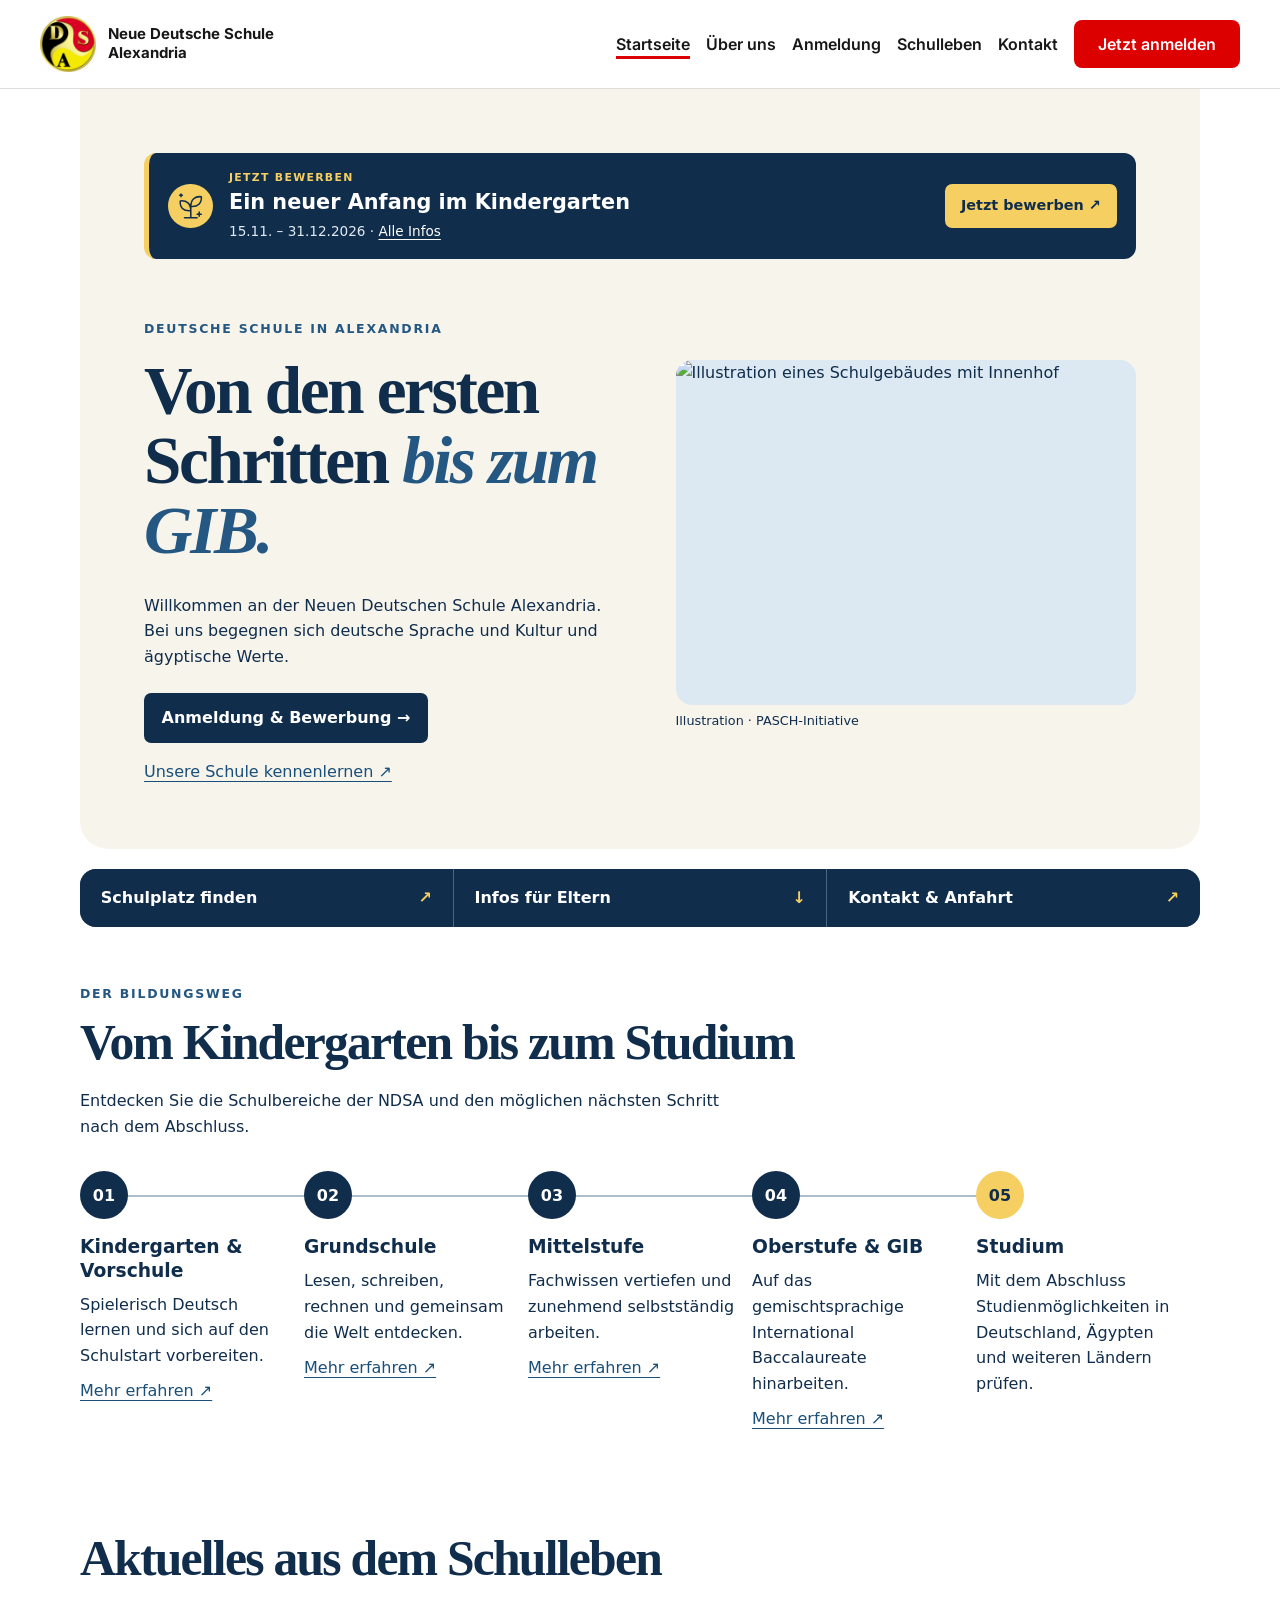
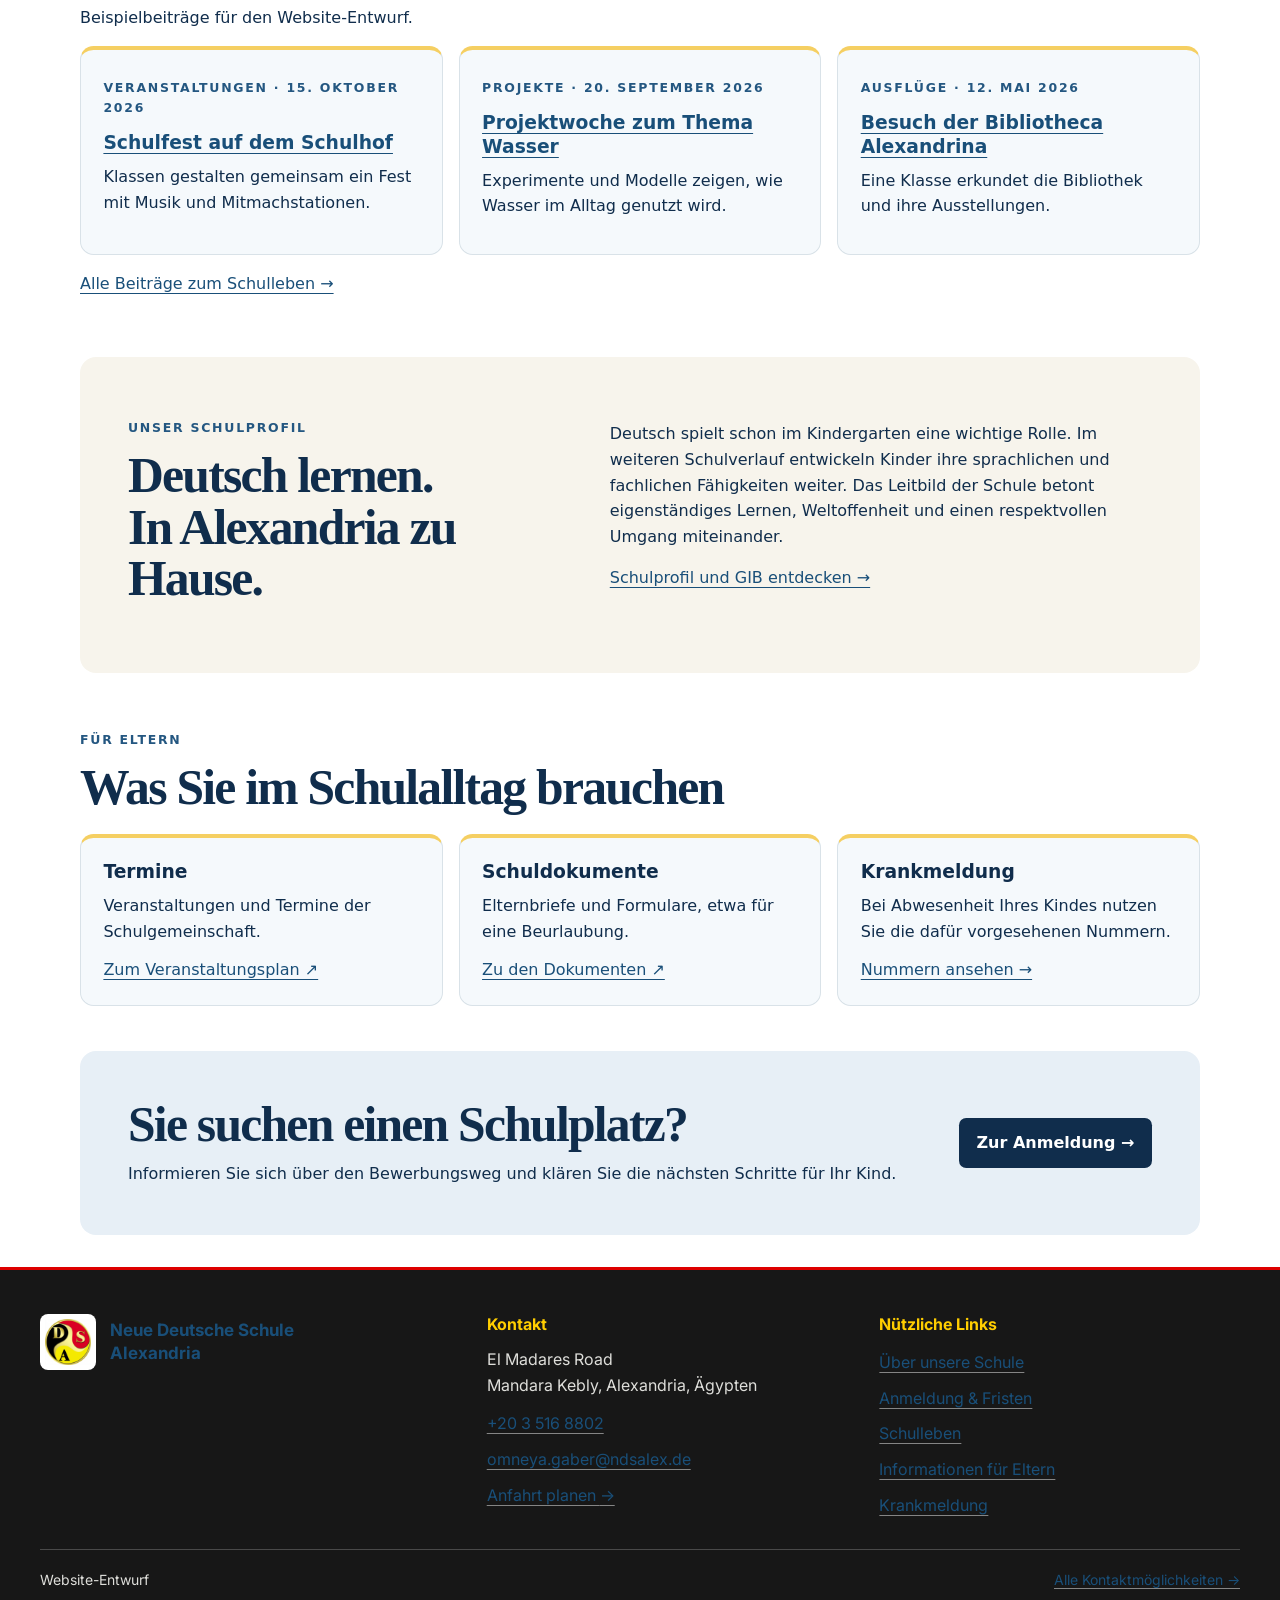
==== commit 5a2a0003: "Create Shared Header & Footer" ====
--- a/index.html
+++ b/index.html
@@ -1,6 +1,6 @@
 <!doctype html>
-<html lang="de"><head><meta charset="utf-8"><meta name="viewport" content="width=device-width, initial-scale=1"><meta name="robots" content="noindex"><title>Startseite | Neue Deutsche Schule Alexandria</title><link rel="stylesheet" href="styles.css"></head>
-<body><a class="skip" href="#inhalt">Zum Inhalt</a><header class="top"><div class="wrap head"><a class="brand" href="index.html"><span class="mark" aria-hidden="true">NDSA</span><span>Neue Deutsche Schule<br>Alexandria</span></a><nav class="nav" aria-label="Hauptnavigation"><a href="index.html" aria-current="page">Startseite</a><a href="ueber-uns.html">Über uns</a><a href="anmeldung.html">Anmeldung</a><a href="schulleben.html">Schulleben</a><a href="kontakt.html">Kontakt</a><a class="button" href="https://schooleverywhere-ndsa.com/schooleverywhere/management/onlineadmission/applyonline/onlineadmission1.php" target="_blank" rel="noopener noreferrer" aria-label="Jetzt anmelden – NDSA-Onlineformular (öffnet in einem neuen Tab)">Jetzt anmelden</a></nav></div></header>
+<html lang="de"><head><meta charset="utf-8"><meta name="viewport" content="width=device-width, initial-scale=1"><meta name="robots" content="noindex"><title>Startseite | Neue Deutsche Schule Alexandria</title><link rel="stylesheet" href="styles.css"><link rel="stylesheet" href="site-layout.css"><script defer src="header.js"></script><script defer src="footer.js"></script></head>
+<body><a class="skip" href="#inhalt">Zum Inhalt</a><div data-site-header></div>
 <main id="inhalt" class="wrap"><section class="hero"><aside class="kindergarten-cta" aria-labelledby="kindergarten-cta-title"><span class="kindergarten-icon" aria-hidden="true"><svg viewBox="0 0 48 48" width="48" height="48" fill="none" stroke="currentColor" stroke-width="2.2" stroke-linecap="round" stroke-linejoin="round"><path d="M24 40V24M24 31C13 32 8 26 9 17c9-1 15 4 15 14ZM24 25c0-10 6-15 15-14 1 9-5 15-15 14Z"/><path d="M15 41h18"/><path d="M10 7v4M8 9h4M36 33v6M33 36h6"/></svg></span><div class="kindergarten-cta-copy"><p class="eyebrow">Jetzt bewerben</p><h2 id="kindergarten-cta-title">Ein neuer Anfang im Kindergarten</h2><p><time datetime="2026-11-15">15.11.</time> – <time datetime="2026-12-31">31.12.2026</time> · <a href="anmeldung.html#fristen">Alle Infos</a></p></div><a class="button" href="https://schooleverywhere-ndsa.com/schooleverywhere/management/onlineadmission/applyonline/onlineadmission1.php" target="_blank" rel="noopener noreferrer" aria-label="Für den Kindergarten bewerben (öffnet in einem neuen Tab)">Jetzt bewerben <span aria-hidden="true">↗</span></a></aside><div><p class="eyebrow">Deutsche Schule in Alexandria</p><h1>Von den ersten Schritten <em>bis zum GIB.</em></h1><p>Willkommen an der Neuen Deutschen Schule Alexandria. Bei uns begegnen sich deutsche Sprache und Kultur und ägyptische Werte.</p><div class="actions"><a class="button" href="anmeldung.html">Anmeldung & Bewerbung →</a><a href="ueber-uns.html">Unsere Schule kennenlernen ↗</a></div></div><figure><img src="https://www.pasch-net.de/resources/files/png94/pasch-schulportrait_platzhalter-formatkey-png-w1920.png" alt="Illustration eines Schulgebäudes mit Innenhof"><figcaption>Illustration · PASCH-Initiative</figcaption></figure></section>
 <section class="quick"><a href="anmeldung.html">Schulplatz finden <span>↗</span></a><a href="#eltern">Infos für Eltern <span>↓</span></a><a href="kontakt.html#anfahrt">Kontakt & Anfahrt <span>↗</span></a></section>
 <section class="section" id="bildungsweg"><p class="eyebrow">Der Bildungsweg</p><h2>Vom Kindergarten bis zum Studium</h2><p>Entdecken Sie die Schulbereiche der NDSA und den möglichen nächsten Schritt nach dem Abschluss.</p><ol class="roadmap"><li><div class="milestone" aria-hidden="true">01</div><h3>Kindergarten & Vorschule</h3><p>Spielerisch Deutsch lernen und sich auf den Schulstart vorbereiten.</p><a href="https://neue-deutsche-schule-alex.de/kindergarten/">Mehr erfahren ↗</a></li><li><div class="milestone" aria-hidden="true">02</div><h3>Grundschule</h3><p>Lesen, schreiben, rechnen und gemeinsam die Welt entdecken.</p><a href="https://neue-deutsche-schule-alex.de/grundschule/">Mehr erfahren ↗</a></li><li><div class="milestone" aria-hidden="true">03</div><h3>Mittelstufe</h3><p>Fachwissen vertiefen und zunehmend selbstständig arbeiten.</p><a href="https://neue-deutsche-schule-alex.de/mittelstufe/">Mehr erfahren ↗</a></li><li><div class="milestone" aria-hidden="true">04</div><h3>Oberstufe & GIB</h3><p>Auf das gemischtsprachige International Baccalaureate hinarbeiten.</p><a href="https://neue-deutsche-schule-alex.de/oberstufe-gib-bereich/">Mehr erfahren ↗</a></li><li><div class="milestone" aria-hidden="true">05</div><h3>Studium</h3><p>Mit dem Abschluss Studienmöglichkeiten in Deutschland, Ägypten und weiteren Ländern prüfen.</p></li></ol></section>
@@ -29,4 +29,4 @@
 <section class="section split"><div><p class="eyebrow">Unser Schulprofil</p><h2>Deutsch lernen.<br>In Alexandria zu Hause.</h2></div><div><p>Deutsch spielt schon im Kindergarten eine wichtige Rolle. Im weiteren Schulverlauf entwickeln Kinder ihre sprachlichen und fachlichen Fähigkeiten weiter. Das Leitbild der Schule betont eigenständiges Lernen, Weltoffenheit und einen respektvollen Umgang miteinander.</p><a href="ueber-uns.html">Schulprofil und GIB entdecken →</a></div></section>
 <section class="section" id="eltern"><p class="eyebrow">Für Eltern</p><h2>Was Sie im Schulalltag brauchen</h2><div class="grid"><article><h3>Termine</h3><p>Veranstaltungen und Termine der Schulgemeinschaft.</p><a href="https://neue-deutsche-schule-alex.de/vertretungsplan/">Zum Veranstaltungsplan ↗</a></article><article><h3>Schuldokumente</h3><p>Elternbriefe und Formulare, etwa für eine Beurlaubung.</p><a href="https://neue-deutsche-schule-alex.de/schuldokumente/">Zu den Dokumenten ↗</a></article><article><h3>Krankmeldung</h3><p>Bei Abwesenheit Ihres Kindes nutzen Sie die dafür vorgesehenen Nummern.</p><a href="kontakt.html#krankmeldung">Nummern ansehen →</a></article></div></section>
 <section class="section banner"><div><h2>Sie suchen einen Schulplatz?</h2><p>Informieren Sie sich über den Bewerbungsweg und klären Sie die nächsten Schritte für Ihr Kind.</p></div><a class="button" href="anmeldung.html">Zur Anmeldung →</a></section></main>
-<footer><div class="wrap"><p><strong>Neue Deutsche Schule Alexandria</strong> · Website-Entwurf</p><p><a href="kontakt.html">Kontakt</a> · <a href="https://neue-deutsche-schule-alex.de/">Bestehende Schulwebsite ↗</a></p></div></footer></body></html>
+<div data-site-footer></div></body></html>
--- a/styles.css
+++ b/styles.css
@@ -1,4 +1,4 @@
-:root{--ink:#102d4c;--blue:#245781;--paper:#f7f4ec;--line:#d9e2e8;--gold:#f5cf62}*{box-sizing:border-box}body{margin:0;color:var(--ink);background:#fff;font:1rem/1.6 "DM Sans",system-ui,sans-serif}a{color:#194f79;text-underline-offset:.22em}a:focus-visible,button:focus-visible,input:focus-visible,select:focus-visible,textarea:focus-visible,summary:focus-visible{outline:3px solid #b07100;outline-offset:4px}.skip{position:absolute;top:-5rem;background:white;padding:.7rem;z-index:1}.skip:focus{top:0}.wrap{width:min(1120px,calc(100% - 3rem));margin:auto}.top{border-bottom:1px solid var(--line)}.head{min-height:86px;display:flex;align-items:center;justify-content:space-between;gap:1rem;flex-wrap:wrap;padding-block:.8rem}.brand{display:flex;align-items:center;gap:.8rem;font-weight:750;color:var(--ink);text-decoration:none;line-height:1.25}.mark{background:var(--ink);color:white;border-bottom:4px solid var(--gold);border-radius:.35rem;padding:.65rem .55rem}.nav{display:flex;gap:clamp(.7rem,2vw,1.65rem);flex-wrap:wrap}.nav a{font-weight:650;text-decoration:none}.nav [aria-current]{text-decoration:underline;text-decoration-thickness:3px}.hero,.intro{background:var(--paper);border-radius:0 0 28px 28px;padding:clamp(1.5rem,5vw,4rem)}.hero{display:grid;grid-template-columns:1.05fr 1fr;align-items:center;gap:clamp(1rem,4vw,3rem)}h1,h2{font-family:Georgia,serif;line-height:1.04;letter-spacing:-.035em;margin:.25em 0 .4em}h1{font-size:clamp(2.65rem,6vw,5.6rem)}h2{font-size:clamp(2rem,4vw,3.1rem)}h3{line-height:1.25;margin:0 0 .6rem}.eyebrow{font-size:.78rem;font-weight:800;letter-spacing:.14em;text-transform:uppercase;color:var(--blue)}em{font-weight:inherit;color:var(--blue)}.actions{display:flex;align-items:center;flex-wrap:wrap;gap:1rem;margin-top:1.5rem}.button{display:inline-block;background:var(--ink);color:white;text-decoration:none;padding:.75rem 1.1rem;border:0;border-radius:.45rem;font:inherit;font-weight:700;cursor:pointer}.button:hover{background:var(--blue)}.button:disabled{opacity:.6;cursor:default}.intro p:not(.eyebrow),.section>p{max-width:65ch}figure{margin:0}figure img{display:block;width:100%;aspect-ratio:4/3;object-fit:cover;border-radius:1rem;background:#dce9f2}figcaption{font-size:.8rem;margin-top:.35rem}.section{padding:2.8rem 0}.grid{display:grid;grid-template-columns:repeat(3,minmax(0,1fr));gap:1rem}.four{grid-template-columns:repeat(4,minmax(0,1fr))}article,form{border:1px solid var(--line);border-radius:.85rem;padding:1.4rem;background:#f5f9fc}article{border-top:4px solid var(--gold)}article p{margin:.35rem 0 .8rem}details{border-bottom:1px solid var(--line);padding:.85rem 0}summary{cursor:pointer;font-weight:700}.contact{display:grid;grid-template-columns:1fr 1.2fr;gap:2rem}label{display:block;font-weight:700;margin-bottom:.8rem}input,select,textarea{display:block;width:100%;margin-top:.25rem;font:inherit;padding:.55rem;border:1px solid #8698aa;border-radius:.35rem;background:white;color:var(--ink)}footer{background:var(--ink);color:white;padding:1.6rem 0;margin-top:1rem}footer a{color:white}footer p{margin:.2rem 0}@media(max-width:760px){.hero,.grid,.contact{grid-template-columns:1fr}.wrap{width:calc(100% - 2rem)}.head{align-items:flex-start;flex-direction:column}.section{padding:2rem 0}}
+:root{--ink:#102d4c;--blue:#245781;--paper:#f7f4ec;--line:#d9e2e8;--gold:#f5cf62}*{box-sizing:border-box}body{margin:0;color:var(--ink);background:#fff;font:1rem/1.6 "DM Sans",system-ui,sans-serif}a{color:#194f79;text-underline-offset:.22em}a:focus-visible,button:focus-visible,input:focus-visible,select:focus-visible,textarea:focus-visible,summary:focus-visible{outline:3px solid #b07100;outline-offset:4px}.skip{position:absolute;top:-5rem;background:white;padding:.7rem;z-index:1}.skip:focus{top:0}.wrap{width:min(1120px,calc(100% - 3rem));margin:auto}.hero,.intro{background:var(--paper);border-radius:0 0 28px 28px;padding:clamp(1.5rem,5vw,4rem)}.hero{display:grid;grid-template-columns:1.05fr 1fr;align-items:center;gap:clamp(1rem,4vw,3rem)}h1,h2{font-family:Georgia,serif;line-height:1.04;letter-spacing:-.035em;margin:.25em 0 .4em}h1{font-size:clamp(2.65rem,6vw,5.6rem)}h2{font-size:clamp(2rem,4vw,3.1rem)}h3{line-height:1.25;margin:0 0 .6rem}.eyebrow{font-size:.78rem;font-weight:800;letter-spacing:.14em;text-transform:uppercase;color:var(--blue)}em{font-weight:inherit;color:var(--blue)}.actions{display:flex;align-items:center;flex-wrap:wrap;gap:1rem;margin-top:1.5rem}.button{display:inline-block;background:var(--ink);color:white;text-decoration:none;padding:.75rem 1.1rem;border:0;border-radius:.45rem;font:inherit;font-weight:700;cursor:pointer}.button:hover{background:var(--blue)}.button:disabled{opacity:.6;cursor:default}.intro p:not(.eyebrow),.section>p{max-width:65ch}figure{margin:0}figure img{display:block;width:100%;aspect-ratio:4/3;object-fit:cover;border-radius:1rem;background:#dce9f2}figcaption{font-size:.8rem;margin-top:.35rem}.section{padding:2.8rem 0}.grid{display:grid;grid-template-columns:repeat(3,minmax(0,1fr));gap:1rem}.four{grid-template-columns:repeat(4,minmax(0,1fr))}article,form{border:1px solid var(--line);border-radius:.85rem;padding:1.4rem;background:#f5f9fc}article{border-top:4px solid var(--gold)}article p{margin:.35rem 0 .8rem}details{border-bottom:1px solid var(--line);padding:.85rem 0}summary{cursor:pointer;font-weight:700}.contact{display:grid;grid-template-columns:1fr 1.2fr;gap:2rem}label{display:block;font-weight:700;margin-bottom:.8rem}input,select,textarea{display:block;width:100%;margin-top:.25rem;font:inherit;padding:.55rem;border:1px solid #8698aa;border-radius:.35rem;background:white;color:var(--ink)}@media(max-width:760px){.hero,.grid,.contact{grid-template-columns:1fr}.wrap{width:calc(100% - 2rem)}.section{padding:2rem 0}}
 
 /* Startseite, Bildungsweg und Aufnahme */
 .hero h1 {font-size:clamp(2.6rem,5.25vw,5rem)}
@@ -32,9 +32,9 @@
   .milestone {position:absolute;top:0;left:0}
 }
 
-.nav {align-items:center}
-.nav .button {background:var(--gold);color:var(--ink);padding:.5rem .85rem}
-.nav .button:hover {background:#ffe48c}
+
+
+
 .archive-filters {display:flex;flex-wrap:wrap;gap:.75rem 1rem}
 .archive-filters[hidden] {display:none}
 .archive-filters label {flex:1 1 12rem;max-width:18rem;margin:0}
@@ -44,8 +44,6 @@
 .gallery {display:grid;grid-template-columns:repeat(auto-fit,minmax(min(100%,15rem),1fr));gap:1rem}
 .photo-placeholder {display:grid;place-items:center;aspect-ratio:4/3;background:#e7eff6;border:1px dashed #8698aa;border-radius:1rem}
 @media(max-width:760px) {
-  .nav {gap:.45rem 1rem}
-  .nav a {padding-block:.35rem}
 }
 
 /* Bewerbungsfristen */
--- a/site-layout.css
+++ b/site-layout.css
@@ -0,0 +1,203 @@
+@import url("https://fonts.googleapis.com/css2?family=Inter:wght@400;600;700&display=swap");
+
+:root {
+  --ndsa-charcoal: #171717;
+  --ndsa-red: #dd0000;
+  --ndsa-deep-red: #b80000;
+  --ndsa-gold: #ffce00;
+  --ndsa-border: #dededa;
+  --ndsa-focus: #005fcc;
+}
+
+.site-header, .site-footer {
+  font-family: Inter, system-ui, sans-serif;
+}
+
+.site-wrap {
+  width: min(1200px, calc(100% - 64px));
+  margin-inline: auto;
+}
+
+.site-header {
+  color: var(--ndsa-charcoal);
+  background: #fff;
+  border-bottom: 1px solid var(--ndsa-border);
+}
+
+.site-header-inner {
+  display: flex;
+  justify-content: space-between;
+  align-items: center;
+  flex-wrap: wrap;
+  gap: 12px 24px;
+  padding-block: 16px;
+}
+
+.site-brand {
+  display: inline-flex;
+  align-items: center;
+  gap: 12px;
+  color: inherit;
+  text-decoration: none;
+  font-weight: 700;
+  font-size: 15px;
+  line-height: 1.25;
+}
+
+.site-brand img {
+  display: block;
+  object-fit: contain;
+  flex-shrink: 0;
+}
+
+.site-nav {
+  display: flex;
+  align-items: center;
+  flex-wrap: wrap;
+  gap: 4px 16px;
+}
+
+.site-nav a {
+  display: inline-flex;
+  align-items: center;
+  min-height: 44px;
+  color: inherit;
+  font-size: 16px;
+  font-weight: 600;
+  line-height: 1.25;
+  text-decoration: none;
+}
+
+.site-nav a:hover, .site-nav [aria-current] {
+  text-decoration: underline 3px var(--ndsa-red);
+  text-underline-offset: 6px;
+}
+
+.site-nav .site-admissions {
+  min-height: 48px;
+  padding-inline: 24px;
+  border-radius: 8px;
+  background: var(--ndsa-red);
+  color: #fff;
+  text-decoration: none;
+}
+
+.site-nav .site-admissions:hover {
+  background: var(--ndsa-deep-red);
+}
+
+.site-header a:focus-visible, .skip:focus-visible {
+  outline: 3px solid var(--ndsa-focus);
+  outline-offset: 3px;
+}
+
+.site-footer {
+  background: var(--ndsa-charcoal);
+  color: #fff;
+  padding-block: 44px 20px;
+  border-top: 3px solid var(--ndsa-red);
+}
+
+.site-footer-inner {
+  display: grid;
+  grid-template-columns: 1.15fr 1fr 1fr;
+  gap: 32px;
+}
+
+.site-footer-brand {
+  display: inline-flex;
+  align-items: center;
+  gap: 14px;
+  font-size: 17px;
+  font-weight: 700;
+  line-height: 1.35;
+  text-decoration: none;
+}
+
+.site-footer-brand img {
+  display: block;
+  flex-shrink: 0;
+  object-fit: contain;
+  background: #fff;
+  border-radius: 8px;
+  padding: 5px;
+}
+
+.site-footer .site-footer-heading {
+  margin: 0 0 12px;
+  color: var(--ndsa-gold);
+  font: 700 16px/1.35 Inter, system-ui, sans-serif;
+  letter-spacing: normal;
+}
+
+.site-footer-address {
+  margin-bottom: 10px;
+  font-style: normal;
+  color: var(--ndsa-border);
+}
+
+.site-footer-links {
+  display: grid;
+  gap: 4px;
+  list-style: none;
+  margin: 0;
+  padding: 0;
+}
+
+.site-footer-links a,
+.site-footer-bottom a {
+  display: inline-block;
+  padding-block: 3px;
+  overflow-wrap: anywhere;
+  text-decoration-color: #858585;
+}
+
+.site-footer-bottom {
+  display: flex;
+  justify-content: space-between;
+  flex-wrap: wrap;
+  gap: 8px 24px;
+  align-items: center;
+  margin-top: 28px;
+  padding-top: 16px;
+  border-top: 1px solid #494949;
+  color: var(--ndsa-border);
+  font-size: 14px;
+}
+
+.site-footer a:hover {
+  color: var(--ndsa-gold);
+  text-decoration-color: currentColor;
+}
+
+.site-footer a:focus-visible {
+  outline: 3px solid var(--ndsa-gold);
+  outline-offset: 3px;
+}
+
+@media (max-width: 760px) {
+  .site-footer-inner {
+    grid-template-columns: repeat(2, minmax(0, 1fr));
+    gap: 24px;
+  }
+
+  .site-footer-inner > div {
+    grid-column: 1 / -1;
+  }
+}
+
+@media (max-width: 520px) {
+  .site-footer {
+    padding-top: 32px;
+  }
+
+  .site-footer-inner {
+    grid-template-columns: minmax(0, 1fr);
+  }
+}
+
+@media (max-width: 760px) {
+  .site-wrap {
+    width: calc(100% - 40px);
+  }
+}
